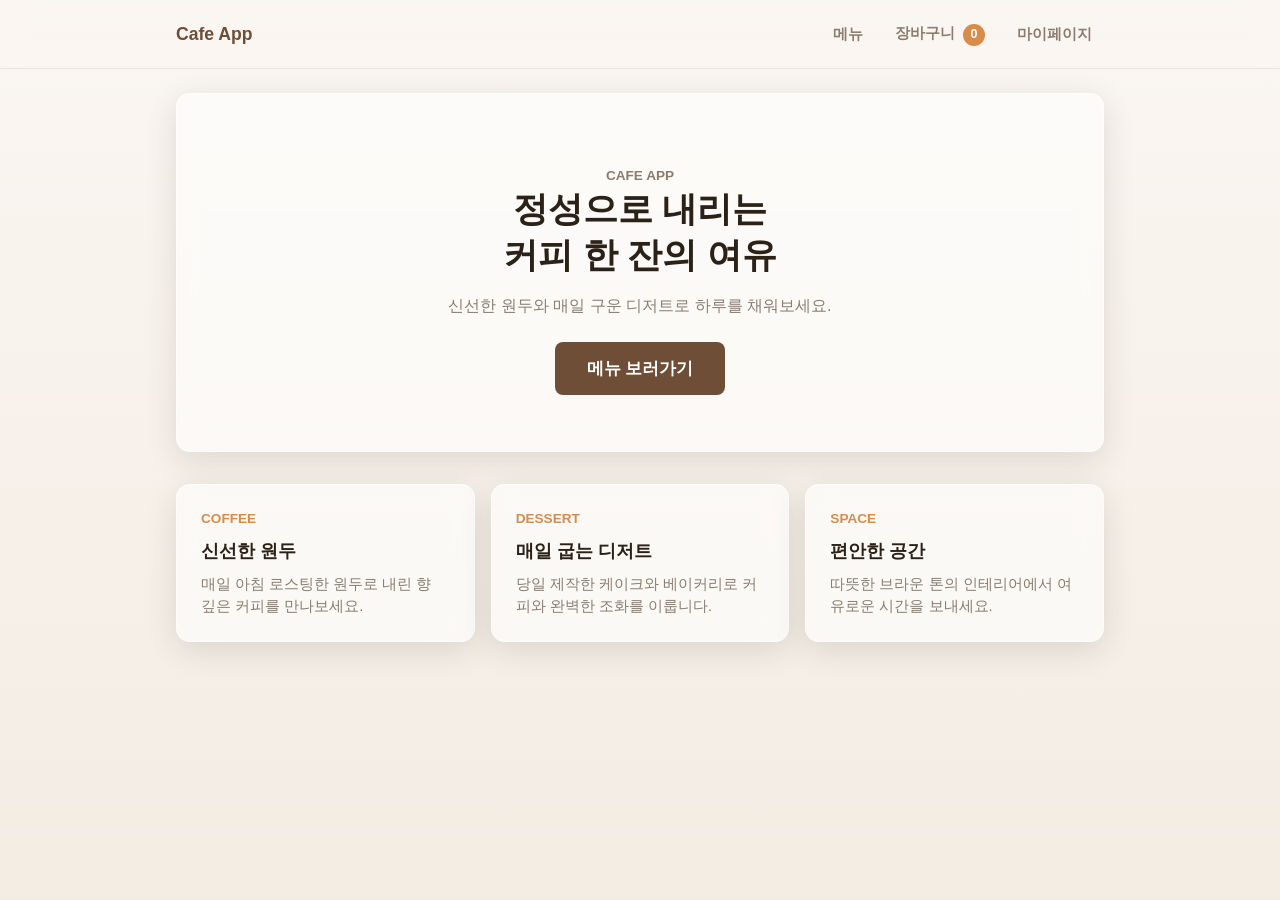
==== index.html @ c58891b5 "feat: 6단계_메인페이지 Co-Authored-By: Claude Sonnet 5 <noreply@anthropic.com>" ====
<!DOCTYPE html>
<html lang="ko">
<head>
  <meta charset="UTF-8">
  <meta name="viewport" content="width=device-width, initial-scale=1.0">
  <title>Cafe App</title>
  <link rel="stylesheet" href="css/variables.css">
  <link rel="stylesheet" href="index.css">
</head>
<body>
  <header class="page-header">
    <div class="container header-inner">
      <a class="brand" href="index.html">Cafe App</a>
      <nav class="nav-links" aria-label="고객 메뉴">
        <a href="menus/list.html">메뉴</a>
        <a href="basket/list.html">장바구니 <span id="cartCount">0</span></a>
        <a href="my/index.html">마이페이지</a>
      </nav>
    </div>
  </header>

  <main class="container page-main">
    <section class="hero glass">
      <div>
        <p class="eyebrow">Cafe App</p>
        <h1>정성으로 내리는<br>커피 한 잔의 여유</h1>
        <p>신선한 원두와 매일 구운 디저트로 하루를 채워보세요.</p>
        <a class="btn btn-primary hero-cta" href="menus/list.html">메뉴 보러가기</a>
      </div>
    </section>

    <section class="highlight-section" aria-label="카페 소개">
      <article class="highlight-card glass">
        <p class="eyebrow">Coffee</p>
        <h2>신선한 원두</h2>
        <p>매일 아침 로스팅한 원두로 내린 향 깊은 커피를 만나보세요.</p>
      </article>
      <article class="highlight-card glass">
        <p class="eyebrow">Dessert</p>
        <h2>매일 굽는 디저트</h2>
        <p>당일 제작한 케이크와 베이커리로 커피와 완벽한 조화를 이룹니다.</p>
      </article>
      <article class="highlight-card glass">
        <p class="eyebrow">Space</p>
        <h2>편안한 공간</h2>
        <p>따뜻한 브라운 톤의 인테리어에서 여유로운 시간을 보내세요.</p>
      </article>
    </section>
  </main>

  <script src="js/data.js"></script>
  <script src="js/utils.js"></script>
  <script src="index.js"></script>
</body>
</html>
---- css/variables.css ----
/* 전역 CSS 변수 + 리셋. 모든 페이지가 공통으로 불러오는 유일한 전역 스타일시트입니다. */
:root {
  --color-bg: #faf6f1;
  --color-surface: #ffffff;
  --color-surface-glass: rgba(255, 255, 255, 0.6);
  --color-primary: #6f4e37;
  --color-primary-dark: #4e3527;
  --color-accent: #d98c4a;
  --color-text: #2c2117;
  --color-text-muted: #8a7c6f;
  --color-border: #e6dcd0;
  --color-danger: #c0392b;
  --color-success: #2f9e44;

  --radius-sm: 8px;
  --radius: 14px;
  --radius-lg: 20px;
  --shadow: 0 4px 16px rgba(44, 33, 23, 0.08);
  --shadow-glass: 0 8px 32px rgba(44, 33, 23, 0.12);
  --blur-glass: 12px;
  --max-width: 960px;
  --spacing-sm: 8px;
  --spacing: 16px;
  --spacing-lg: 24px;
}

* {
  box-sizing: border-box;
}

html,
body {
  margin: 0;
  padding: 0;
}

body {
  font-family: "Pretendard", "Apple SD Gothic Neo", "Malgun Gothic", sans-serif;
  background: linear-gradient(180deg, var(--color-bg), #f3ece3);
  color: var(--color-text);
  line-height: 1.5;
  min-height: 100vh;
}

a {
  color: inherit;
  text-decoration: none;
}

img {
  max-width: 100%;
  display: block;
}

button,
input,
select,
textarea {
  font: inherit;
  color: inherit;
}

.container {
  max-width: var(--max-width);
  margin: 0 auto;
  padding: 0 16px;
}

/* 글래스모피즘 카드 — 역할별 페이지들이 공통으로 재사용하는 표면 스타일 */
.glass {
  background: var(--color-surface-glass);
  backdrop-filter: blur(var(--blur-glass));
  -webkit-backdrop-filter: blur(var(--blur-glass));
  border: 1px solid rgba(255, 255, 255, 0.5);
  border-radius: var(--radius);
  box-shadow: var(--shadow-glass);
}

.btn {
  display: inline-flex;
  align-items: center;
  justify-content: center;
  gap: 6px;
  border: none;
  border-radius: var(--radius-sm);
  padding: 10px 18px;
  font-size: 0.95rem;
  font-weight: 600;
  cursor: pointer;
  transition: opacity 0.15s ease, transform 0.1s ease;
}

.btn:disabled {
  opacity: 0.5;
  cursor: not-allowed;
}

.btn:hover:not(:disabled) {
  opacity: 0.9;
}

.btn:active:not(:disabled) {
  transform: scale(0.98);
}

.btn-primary {
  background: var(--color-primary);
  color: #fff;
}

.btn-accent {
  background: var(--color-accent);
  color: #fff;
}

.btn-outline {
  background: transparent;
  color: var(--color-primary);
  border: 1px solid var(--color-primary);
}

.btn-danger {
  background: var(--color-danger);
  color: #fff;
}

.btn-block {
  width: 100%;
}
---- index.css ----
.page-header {
  position: sticky;
  top: 0;
  z-index: 10;
  border-bottom: 1px solid rgba(230, 220, 208, 0.7);
  background: rgba(250, 246, 241, 0.82);
  backdrop-filter: blur(var(--blur-glass));
  -webkit-backdrop-filter: blur(var(--blur-glass));
}

.header-inner {
  display: flex;
  align-items: center;
  justify-content: space-between;
  gap: var(--spacing);
  min-height: 68px;
}

.brand {
  color: var(--color-primary);
  font-size: 1.1rem;
  font-weight: 800;
}

.nav-links {
  display: flex;
  align-items: center;
  gap: var(--spacing-sm);
}

.nav-links a {
  border-radius: 999px;
  padding: 8px 12px;
  color: var(--color-text-muted);
  font-size: 0.92rem;
  font-weight: 700;
}

.nav-links a:hover {
  background: rgba(111, 78, 55, 0.1);
  color: var(--color-primary);
}

.nav-links span {
  display: inline-grid;
  place-items: center;
  min-width: 22px;
  height: 22px;
  margin-left: 4px;
  border-radius: 999px;
  background: var(--color-accent);
  color: #fff;
  font-size: 0.78rem;
}

.page-main {
  padding-top: var(--spacing-lg);
  padding-bottom: 56px;
}

.hero {
  padding: 56px 40px;
  text-align: center;
}

.eyebrow {
  margin: 0 0 8px;
  color: var(--color-accent);
  font-size: 0.85rem;
  font-weight: 800;
  letter-spacing: 0;
  text-transform: uppercase;
}

.hero h1 {
  margin: 0;
  font-size: 2.2rem;
  line-height: 1.3;
}

.hero p {
  max-width: 480px;
  margin: 16px auto 0;
  color: var(--color-text-muted);
}

.hero-cta {
  display: inline-flex;
  margin-top: var(--spacing-lg);
  padding: 14px 32px;
  font-size: 1.05rem;
}

.highlight-section {
  display: grid;
  grid-template-columns: repeat(3, minmax(0, 1fr));
  gap: var(--spacing);
  margin-top: 32px;
}

.highlight-card {
  padding: var(--spacing-lg);
}

.highlight-card h2 {
  margin: 0 0 8px;
  font-size: 1.15rem;
}

.highlight-card p:last-child {
  margin: 0;
  color: var(--color-text-muted);
  font-size: 0.92rem;
}

@media (max-width: 760px) {
  .header-inner {
    align-items: stretch;
    flex-direction: column;
  }

  .hero {
    padding: 32px 24px;
  }

  .hero h1 {
    font-size: 1.7rem;
  }

  .highlight-section {
    grid-template-columns: 1fr;
  }
}
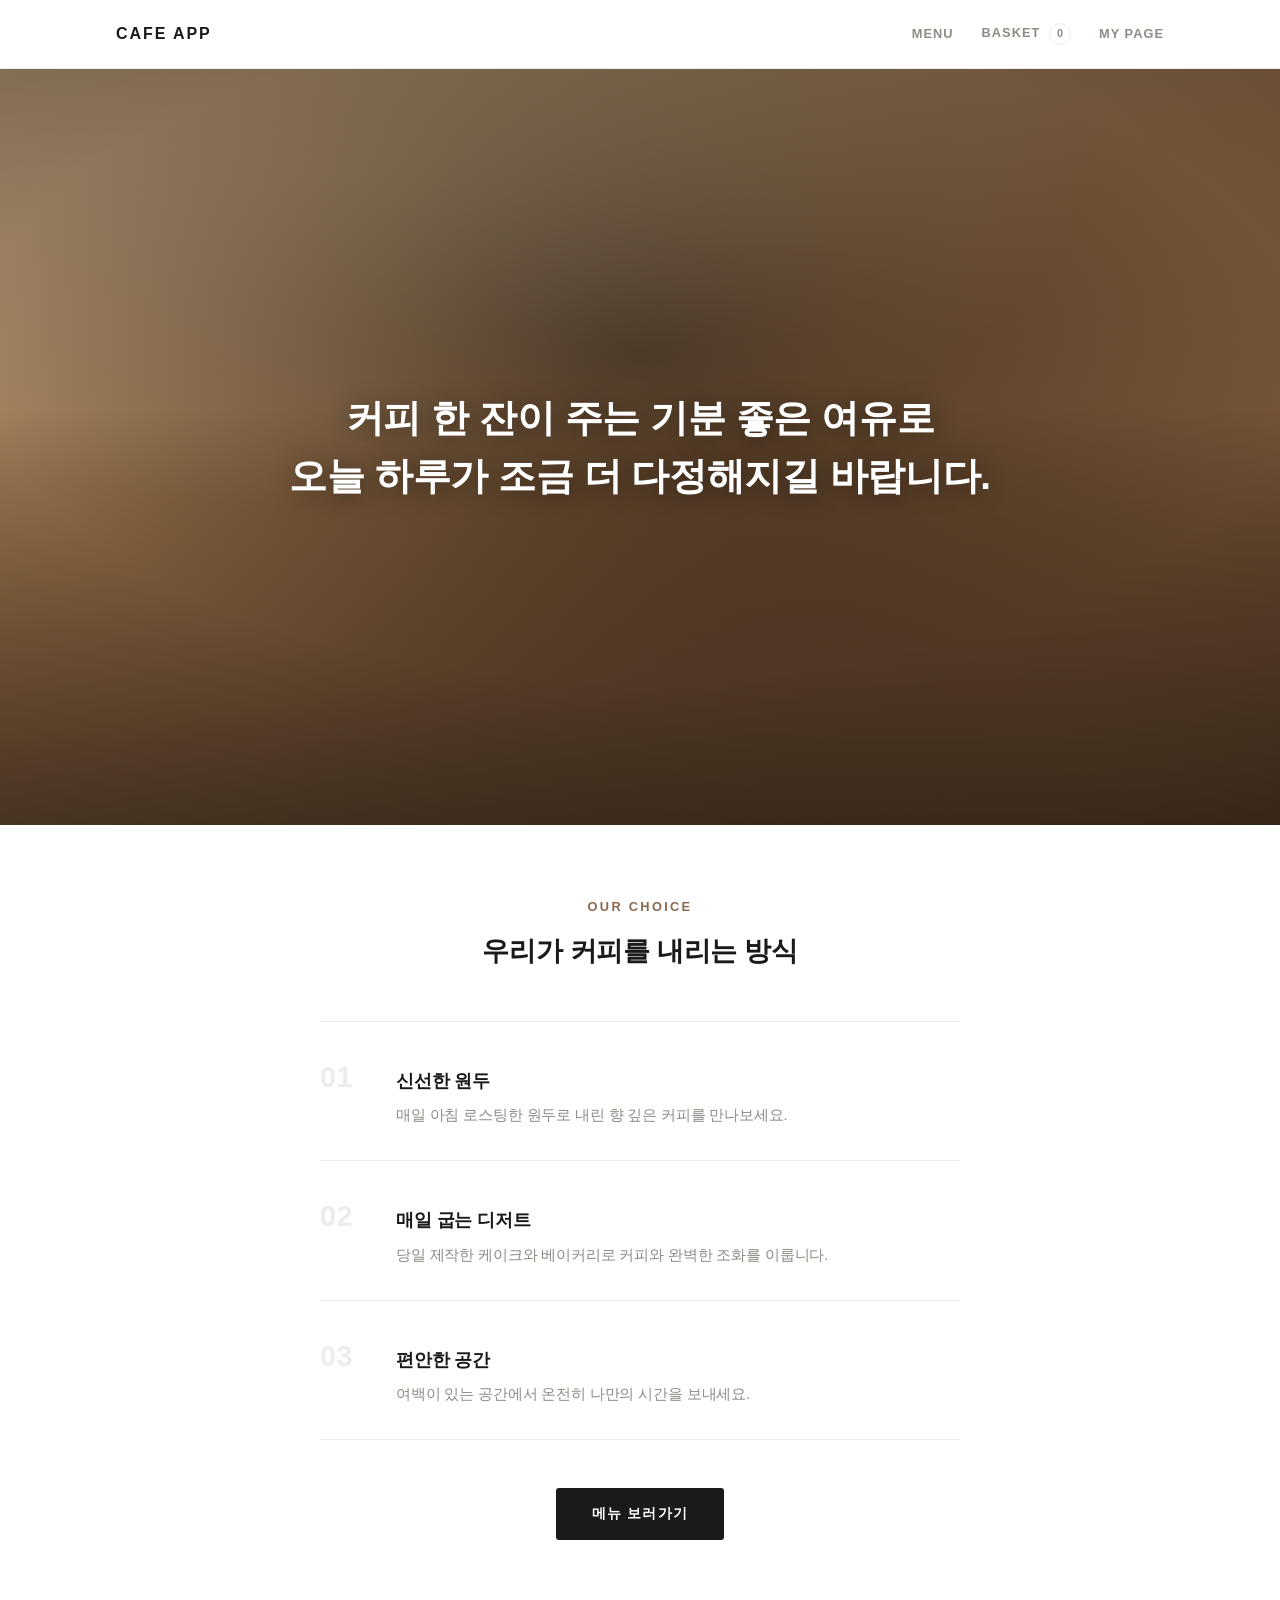
==== commit c680a957: "design: 파란만잔 스타일 리디자인 + 메인 히어로 영상 적용 - css/variables.css: 브라운/글래스모피즘 톤 -> 화이트/블랙 미니멀 톤 - index.html/" ====
--- a/index.html
+++ b/index.html
@@ -10,41 +10,54 @@
 <body>
   <header class="page-header">
     <div class="container header-inner">
-      <a class="brand" href="index.html">Cafe App</a>
+      <a class="brand" href="index.html">CAFE APP</a>
       <nav class="nav-links" aria-label="고객 메뉴">
-        <a href="menus/list.html">메뉴</a>
-        <a href="basket/list.html">장바구니 <span id="cartCount">0</span></a>
-        <a href="my/index.html">마이페이지</a>
+        <a href="menus/list.html">MENU</a>
+        <a href="basket/list.html">BASKET <span id="cartCount">0</span></a>
+        <a href="my/index.html">MY PAGE</a>
       </nav>
     </div>
   </header>
 
+  <section class="hero-photo">
+    <video class="hero-video" autoplay muted loop playsinline preload="auto">
+      <source src="assets/videos/hero-coffee.mp4" type="video/mp4">
+    </video>
+    <div class="hero-scrim"></div>
+    <div class="hero-overlay">
+      <p>커피 한 잔이 주는 기분 좋은 여유로</p>
+      <p>오늘 하루가 조금 더 다정해지길 바랍니다.</p>
+    </div>
+  </section>
+
   <main class="container page-main">
-    <section class="hero glass">
-      <div>
-        <p class="eyebrow">Cafe App</p>
-        <h1>정성으로 내리는<br>커피 한 잔의 여유</h1>
-        <p>신선한 원두와 매일 구운 디저트로 하루를 채워보세요.</p>
-        <a class="btn btn-primary hero-cta" href="menus/list.html">메뉴 보러가기</a>
-      </div>
-    </section>
+    <section class="choice-section" aria-label="카페 소개">
+      <p class="section-eyebrow">Our Choice</p>
+      <h1 class="section-title">우리가 커피를 내리는 방식</h1>
 
-    <section class="highlight-section" aria-label="카페 소개">
-      <article class="highlight-card glass">
-        <p class="eyebrow">Coffee</p>
-        <h2>신선한 원두</h2>
-        <p>매일 아침 로스팅한 원두로 내린 향 깊은 커피를 만나보세요.</p>
+      <article class="choice-row">
+        <span class="choice-index">01</span>
+        <div class="choice-body">
+          <h2>신선한 원두</h2>
+          <p>매일 아침 로스팅한 원두로 내린 향 깊은 커피를 만나보세요.</p>
+        </div>
       </article>
-      <article class="highlight-card glass">
-        <p class="eyebrow">Dessert</p>
-        <h2>매일 굽는 디저트</h2>
-        <p>당일 제작한 케이크와 베이커리로 커피와 완벽한 조화를 이룹니다.</p>
+      <article class="choice-row">
+        <span class="choice-index">02</span>
+        <div class="choice-body">
+          <h2>매일 굽는 디저트</h2>
+          <p>당일 제작한 케이크와 베이커리로 커피와 완벽한 조화를 이룹니다.</p>
+        </div>
       </article>
-      <article class="highlight-card glass">
-        <p class="eyebrow">Space</p>
-        <h2>편안한 공간</h2>
-        <p>따뜻한 브라운 톤의 인테리어에서 여유로운 시간을 보내세요.</p>
+      <article class="choice-row">
+        <span class="choice-index">03</span>
+        <div class="choice-body">
+          <h2>편안한 공간</h2>
+          <p>여백이 있는 공간에서 온전히 나만의 시간을 보내세요.</p>
+        </div>
       </article>
+
+      <a class="btn btn-primary hero-cta" href="menus/list.html">메뉴 보러가기</a>
     </section>
   </main>
 
--- a/css/variables.css
+++ b/css/variables.css
@@ -1,24 +1,25 @@
 /* 전역 CSS 변수 + 리셋. 모든 페이지가 공통으로 불러오는 유일한 전역 스타일시트입니다. */
+/* 디자인 톤: 파란만잔(xn--si2bp7bowuq9k.com) 스타일 참고 — 사진 중심의 미니멀 에디토리얼 무드 */
 :root {
-  --color-bg: #faf6f1;
+  --color-bg: #ffffff;
   --color-surface: #ffffff;
-  --color-surface-glass: rgba(255, 255, 255, 0.6);
-  --color-primary: #6f4e37;
-  --color-primary-dark: #4e3527;
-  --color-accent: #d98c4a;
-  --color-text: #2c2117;
-  --color-text-muted: #8a7c6f;
-  --color-border: #e6dcd0;
+  --color-surface-glass: rgba(255, 255, 255, 0.72);
+  --color-primary: #1a1a18;
+  --color-primary-dark: #000000;
+  --color-accent: #8a6a4f;
+  --color-text: #1a1a18;
+  --color-text-muted: #8f8b85;
+  --color-border: #ececea;
   --color-danger: #c0392b;
   --color-success: #2f9e44;
 
-  --radius-sm: 8px;
-  --radius: 14px;
-  --radius-lg: 20px;
-  --shadow: 0 4px 16px rgba(44, 33, 23, 0.08);
-  --shadow-glass: 0 8px 32px rgba(44, 33, 23, 0.12);
-  --blur-glass: 12px;
-  --max-width: 960px;
+  --radius-sm: 3px;
+  --radius: 6px;
+  --radius-lg: 10px;
+  --shadow: 0 1px 3px rgba(0, 0, 0, 0.05);
+  --shadow-glass: 0 4px 20px rgba(0, 0, 0, 0.06);
+  --blur-glass: 8px;
+  --max-width: 1080px;
   --spacing-sm: 8px;
   --spacing: 16px;
   --spacing-lg: 24px;
@@ -36,9 +37,10 @@
 
 body {
   font-family: "Pretendard", "Apple SD Gothic Neo", "Malgun Gothic", sans-serif;
-  background: linear-gradient(180deg, var(--color-bg), #f3ece3);
+  background: var(--color-bg);
   color: var(--color-text);
-  line-height: 1.5;
+  line-height: 1.6;
+  letter-spacing: -0.01em;
   min-height: 100vh;
 }
 
@@ -71,7 +73,7 @@
   background: var(--color-surface-glass);
   backdrop-filter: blur(var(--blur-glass));
   -webkit-backdrop-filter: blur(var(--blur-glass));
-  border: 1px solid rgba(255, 255, 255, 0.5);
+  border: 1px solid var(--color-border);
   border-radius: var(--radius);
   box-shadow: var(--shadow-glass);
 }
--- a/index.css
+++ b/index.css
@@ -2,10 +2,8 @@
   position: sticky;
   top: 0;
   z-index: 10;
-  border-bottom: 1px solid rgba(230, 220, 208, 0.7);
-  background: rgba(250, 246, 241, 0.82);
-  backdrop-filter: blur(var(--blur-glass));
-  -webkit-backdrop-filter: blur(var(--blur-glass));
+  border-bottom: 1px solid var(--color-border);
+  background: rgba(255, 255, 255, 0.94);
 }
 
 .header-inner {
@@ -18,116 +16,212 @@
 
 .brand {
   color: var(--color-primary);
-  font-size: 1.1rem;
-  font-weight: 800;
+  font-size: 1rem;
+  font-weight: 800;
+  letter-spacing: 0.12em;
 }
 
 .nav-links {
   display: flex;
   align-items: center;
-  gap: var(--spacing-sm);
+  gap: 28px;
 }
 
 .nav-links a {
+  position: relative;
+  padding: 4px 0;
+  color: var(--color-text-muted);
+  font-size: 0.8rem;
+  font-weight: 700;
+  letter-spacing: 0.08em;
+}
+
+.nav-links a:hover {
+  color: var(--color-primary);
+}
+
+.nav-links span {
+  display: inline-block;
+  margin-left: 4px;
+  border: 1px solid var(--color-border);
   border-radius: 999px;
-  padding: 8px 12px;
+  padding: 1px 7px;
   color: var(--color-text-muted);
-  font-size: 0.92rem;
-  font-weight: 700;
-}
-
-.nav-links a:hover {
-  background: rgba(111, 78, 55, 0.1);
-  color: var(--color-primary);
-}
-
-.nav-links span {
-  display: inline-grid;
-  place-items: center;
-  min-width: 22px;
-  height: 22px;
-  margin-left: 4px;
-  border-radius: 999px;
-  background: var(--color-accent);
+  font-size: 0.68rem;
+  font-weight: 700;
+  letter-spacing: 0;
+}
+
+/* 풀블리드 히어로 — 실제 커피 추출 영상 배경(Pexels, video ID 25311041). 영상 로드 전/실패 시엔 ::before 그라디언트가 대신 보임 */
+.hero-photo {
+  position: relative;
+  display: flex;
+  align-items: center;
+  justify-content: center;
+  min-height: 84vh;
+  overflow: hidden;
+  background: #3a2415;
+}
+
+.hero-photo::before {
+  content: "";
+  position: absolute;
+  inset: -12%;
+  background:
+    radial-gradient(ellipse 60% 50% at 50% 40%, rgba(20, 12, 6, 0.55), transparent 70%),
+    radial-gradient(ellipse 80% 60% at 30% 20%, #d8b48a, transparent 60%),
+    radial-gradient(ellipse 80% 60% at 75% 80%, #7a5636, transparent 60%),
+    linear-gradient(160deg, #e7cba3, #a97c50 45%, #4a3020 100%);
+  animation: heroDrift 16s ease-in-out infinite alternate;
+}
+
+.hero-video {
+  position: absolute;
+  z-index: 0;
+  inset: 0;
+  width: 100%;
+  height: 100%;
+  object-fit: cover;
+}
+
+.hero-scrim {
+  position: absolute;
+  z-index: 0;
+  inset: 0;
+  background: linear-gradient(180deg, rgba(0, 0, 0, 0.4), rgba(0, 0, 0, 0.15) 45%, rgba(0, 0, 0, 0.5));
+}
+
+@keyframes heroDrift {
+  0% {
+    transform: scale(1) translate(0, 0);
+  }
+  100% {
+    transform: scale(1.12) translate(-2%, -3%);
+  }
+}
+
+.hero-overlay {
+  position: relative;
+  z-index: 1;
+  max-width: 920px;
+  padding: 0 24px;
+  text-align: center;
+}
+
+.hero-overlay p {
+  margin: 0;
   color: #fff;
-  font-size: 0.78rem;
+  font-size: 2.4rem;
+  font-weight: 700;
+  line-height: 1.5;
+  letter-spacing: -0.01em;
+  text-shadow: 0 2px 24px rgba(0, 0, 0, 0.45);
 }
 
 .page-main {
-  padding-top: var(--spacing-lg);
-  padding-bottom: 56px;
-}
-
-.hero {
-  padding: 56px 40px;
+  padding-bottom: 80px;
+}
+
+.choice-section {
+  max-width: 640px;
+  margin: 0 auto;
+  padding-top: 72px;
   text-align: center;
 }
 
-.eyebrow {
-  margin: 0 0 8px;
+.section-eyebrow {
+  margin: 0 0 12px;
   color: var(--color-accent);
-  font-size: 0.85rem;
-  font-weight: 800;
-  letter-spacing: 0;
+  font-size: 0.8rem;
+  font-weight: 800;
+  letter-spacing: 0.18em;
   text-transform: uppercase;
 }
 
-.hero h1 {
-  margin: 0;
-  font-size: 2.2rem;
-  line-height: 1.3;
-}
-
-.hero p {
-  max-width: 480px;
-  margin: 16px auto 0;
-  color: var(--color-text-muted);
-}
-
-.hero-cta {
-  display: inline-flex;
-  margin-top: var(--spacing-lg);
-  padding: 14px 32px;
-  font-size: 1.05rem;
-}
-
-.highlight-section {
-  display: grid;
-  grid-template-columns: repeat(3, minmax(0, 1fr));
-  gap: var(--spacing);
-  margin-top: 32px;
-}
-
-.highlight-card {
-  padding: var(--spacing-lg);
-}
-
-.highlight-card h2 {
+.section-title {
+  margin: 0 0 48px;
+  font-size: 1.7rem;
+  font-weight: 800;
+  letter-spacing: -0.01em;
+}
+
+.choice-row {
+  display: flex;
+  align-items: baseline;
+  gap: 28px;
+  padding: 32px 0;
+  border-top: 1px solid var(--color-border);
+  text-align: left;
+}
+
+.choice-row:last-of-type {
+  border-bottom: 1px solid var(--color-border);
+}
+
+.choice-index {
+  flex-shrink: 0;
+  width: 48px;
+  color: var(--color-border);
+  font-size: 1.8rem;
+  font-weight: 800;
+  letter-spacing: 0.02em;
+}
+
+.choice-body h2 {
   margin: 0 0 8px;
   font-size: 1.15rem;
-}
-
-.highlight-card p:last-child {
+  font-weight: 800;
+}
+
+.choice-body p {
   margin: 0;
   color: var(--color-text-muted);
   font-size: 0.92rem;
+  line-height: 1.7;
+}
+
+.hero-cta {
+  display: inline-flex;
+  margin-top: 48px;
+  padding: 15px 36px;
+  font-size: 0.85rem;
+  font-weight: 700;
+  letter-spacing: 0.08em;
+  text-transform: uppercase;
+}
+
+@media (prefers-reduced-motion: reduce) {
+  .hero-photo::before {
+    animation: none;
+  }
 }
 
 @media (max-width: 760px) {
   .header-inner {
     align-items: stretch;
     flex-direction: column;
-  }
-
-  .hero {
-    padding: 32px 24px;
-  }
-
-  .hero h1 {
-    font-size: 1.7rem;
-  }
-
-  .highlight-section {
-    grid-template-columns: 1fr;
-  }
-}
+    gap: 8px;
+    padding: 12px 0;
+    min-height: 0;
+  }
+
+  .nav-links {
+    gap: 18px;
+  }
+
+  .hero-photo {
+    min-height: 64vh;
+  }
+
+  .hero-overlay p {
+    font-size: 1.4rem;
+  }
+
+  .choice-section {
+    padding-top: 48px;
+  }
+
+  .choice-row {
+    gap: 16px;
+  }
+}
